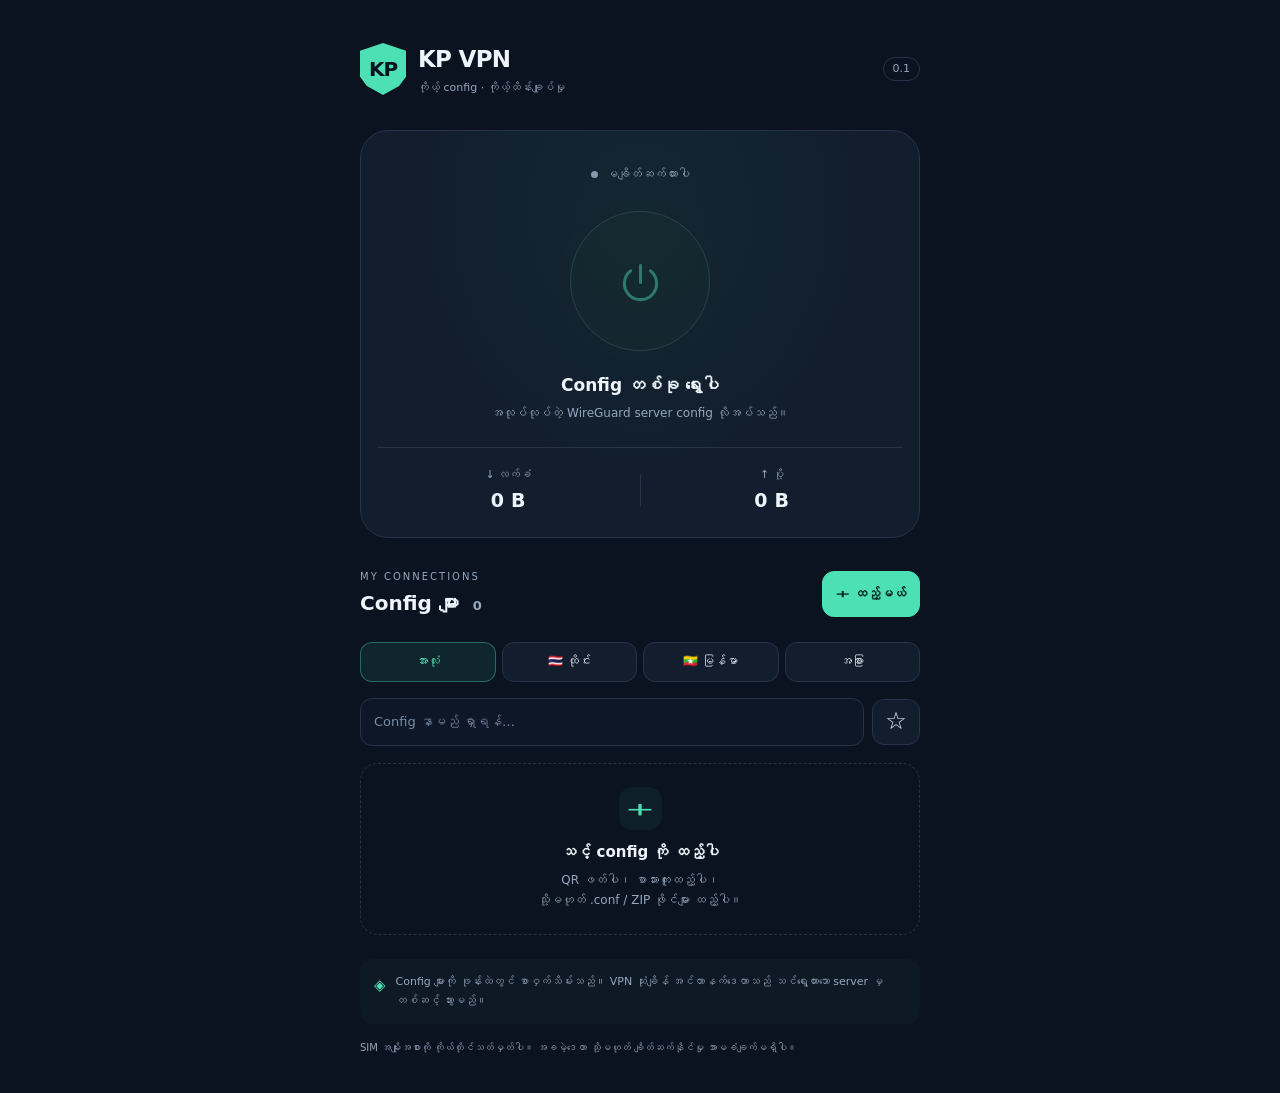
==== KP-VPN/app/src/main/assets/index.html @ a22b0d7b "Add independent KP VPN Android client with encrypted profiles and APK CI" ====
<!doctype html><html lang="my"><head><meta charset="utf-8"><meta name="viewport" content="width=device-width, initial-scale=1, viewport-fit=cover"><meta http-equiv="Content-Security-Policy" content="default-src 'none'; script-src 'self'; style-src 'self'; img-src 'self' data:; connect-src 'none'; base-uri 'none'; form-action 'none'"><title>KP VPN</title><link rel="stylesheet" href="style.css"></head>
<body><main>
<header><div class="brand"><span class="mark">KP</span><div><h1>KP VPN</h1><p>ကိုယ့် config · ကိုယ့်ထိန်းချုပ်မှု</p></div></div><span class="version">0.1</span></header>
<section class="connection" aria-labelledby="status"><div class="status-chip"><span id="dot"></span><span id="status">မချိတ်ဆက်ထားပါ</span></div><button id="power" class="power" aria-label="VPN ချိတ်ဆက်မယ်"><svg viewBox="0 0 48 48" aria-hidden="true"><path d="M24 6v19M13 12a18 18 0 1 0 22 0"/></svg></button><h2 id="selectedName">Config တစ်ခု ရွေးပါ</h2><p id="connectionHint">အလုပ်လုပ်တဲ့ WireGuard server config လိုအပ်သည်။</p><div class="traffic"><div><small>↓ လက်ခံ</small><strong id="rx">0 B</strong></div><span></span><div><small>↑ ပို့</small><strong id="tx">0 B</strong></div></div></section>
<section class="library"><div class="section-heading"><div><p class="eyebrow">MY CONNECTIONS</p><h2>Config များ <span id="count">0</span></h2></div><button id="add" class="accent">＋ ထည့်မယ်</button></div>
<div class="filters" role="group" aria-label="SIM နိုင်ငံ"><button data-country="ALL" class="chosen">အားလုံး</button><button data-country="TH">🇹🇭 ထိုင်း</button><button data-country="MM">🇲🇲 မြန်မာ</button><button data-country="OTHER">အခြား</button></div>
<div class="searchline"><input id="search" type="search" placeholder="Config နာမည် ရှာရန်…" aria-label="Config ရှာရန်"><button id="favorites" aria-label="အကြိုက်ဆုံးများသာ ပြရန်" aria-pressed="false">☆</button></div>
<div id="profiles"></div><button id="more" hidden>နောက်ထပ် ပြမယ်</button>
<div id="empty"><div class="empty-icon">＋</div><h3>သင့် config ကို ထည့်ပါ</h3><p>QR ဖတ်ပါ၊ စာသားကူးထည့်ပါ၊<br>သို့မဟုတ် .conf / ZIP ဖိုင်များ ထည့်ပါ။</p></div>
</section><aside><span>◈</span><p>Config များကို ဖုန်းထဲတွင် စာဝှက်သိမ်းသည်။ VPN သုံးချိန် အင်တာနက်ဒေတာသည် သင်ရွေးထားသော server မှတစ်ဆင့် သွားမည်။</p></aside><p class="footnote">SIM အမျိုးအစားကို ကိုယ်တိုင်သတ်မှတ်ပါ။ အခမဲ့ဒေတာ သို့မဟုတ် ချိတ်ဆက်နိုင်မှု အာမခံချက်မရှိပါ။</p>
<div id="message" role="status" hidden></div>
<dialog id="importDialog"><div class="dialog-heading"><h2>Config ထည့်မယ်</h2><button id="closeDialog" aria-label="ပိတ်မယ်">×</button></div><p class="muted">WireGuard .conf နဲ့ config QR ကို အသုံးပြုပါ။</p><label for="group">SIM အမျိုးအစား</label><select id="group"><option value="OTHER|">အခြား / Wi-Fi</option><option value="TH|AIS">ထိုင်း · AIS</option><option value="TH|True">ထိုင်း · True</option><option value="TH|dtac">ထိုင်း · dtac</option><option value="TH|Other">ထိုင်း · အခြား</option><option value="MM|MPT">မြန်မာ · MPT</option><option value="MM|ATOM">မြန်မာ · ATOM</option><option value="MM|Mytel">မြန်မာ · Mytel</option><option value="MM|Other">မြန်မာ · အခြား</option></select>
<div class="import-actions"><button id="scan">▦ QR ဖတ်မယ်</button><button id="files">↥ ဖိုင် / ZIP</button></div><div class="divider">သို့မဟုတ် စာသားကူးထည့်ပါ</div><label for="profileName">Config နာမည်</label><input id="profileName" maxlength="80" placeholder="ဥပမာ — My VPN"><label for="configText">WireGuard config</label><textarea id="configText" rows="7" spellcheck="false" autocomplete="off" placeholder="[Interface]&#10;PrivateKey = …&#10;Address = …&#10;&#10;[Peer]&#10;PublicKey = …"></textarea><p class="muted">Config အများကြီး တစ်ခါတည်း ကူးထည့်နိုင်သည်။ အများဆုံး 2,000 ခု။</p><button id="save" class="accent full">သိမ်းမယ်</button></dialog>
</main><script src="model.js"></script><script src="app.js"></script></body></html>
---- KP-VPN/app/src/main/assets/style.css ----
:root{color-scheme:dark;--bg:#0b1220;--panel:#121d2e;--line:#263348;--text:#edf4fa;--muted:#96a7bd;--mint:#4de0b5}*{box-sizing:border-box}body{margin:0;background:var(--bg);font-family:system-ui,'Noto Sans Myanmar',sans-serif;color:var(--text);font-size:15px;line-height:1.7}main{max-width:600px;margin:auto;padding:24px 20px 36px}header,.brand,.section-heading,.dialog-heading,.searchline{display:flex;align-items:center;justify-content:space-between;gap:12px}.brand{justify-content:flex-start}.mark{display:grid;place-items:center;background:var(--mint);color:var(--bg);font-size:20px;letter-spacing:-1px;font-weight:900;width:46px;height:52px;clip-path:polygon(50% 0,100% 15%,100% 65%,85% 83%,50% 100%,15% 83%,0 65%,0 15%)}h1{font-size:23px;letter-spacing:-.7px;margin:0}header p{font-size:11px;color:var(--muted);margin:0}.version{font-size:11px;border:1px solid var(--line);padding:2px 9px;border-radius:20px;color:var(--muted)}.connection{text-align:center;padding:30px 16px 20px;margin:26px 0 30px;border:1px solid var(--line);border-radius:28px;background:radial-gradient(ellipse at 50% 20%,#15363560,transparent 65%),var(--panel)}.status-chip{display:inline-flex;align-items:center;gap:8px;color:var(--muted);font-size:12px}#dot{width:7px;height:7px;background:#8998ac;border-radius:50%}.power{margin:25px auto 20px;display:grid;place-items:center;width:120px;height:120px;border-radius:50%;border:1px solid #3e6b63;background:#172e31;box-shadow:0 0 0 11px #20383a35;color:var(--mint)}.power svg{width:43px;fill:none;stroke:currentColor;stroke-width:3.4;stroke-linecap:round}.power.connected{background:var(--mint);color:var(--bg);box-shadow:0 0 0 11px #4de0b518}.connection h2{font-size:17px;margin:10px 0 3px;overflow-wrap:anywhere}.connection p{font-size:12px;color:var(--muted);margin:0 auto;max-width:360px}.traffic{margin-top:23px;padding-top:18px;border-top:1px solid var(--line);display:grid;grid-template-columns:1fr 1px 1fr;align-items:center}.traffic>span{height:32px;background:var(--line)}small{display:block;color:var(--muted);font-size:11px}strong{font-size:19px;font-weight:600;letter-spacing:.3px}.eyebrow{color:var(--muted);font-size:10px;letter-spacing:2px;margin:0}.section-heading h2{font-size:20px;margin:1px 0}.section-heading h2 span{color:var(--muted);font-size:13px;margin-left:7px}button,input,select,textarea{font:inherit}button{cursor:pointer;color:var(--text);background:var(--panel);border:1px solid var(--line);border-radius:12px;min-height:46px;padding:8px 13px;font-size:13px}button:focus-visible,input:focus-visible,select:focus-visible,textarea:focus-visible{outline:2px solid var(--mint);outline-offset:3px}button:disabled{opacity:.45;cursor:default}.accent{background:var(--mint);border-color:var(--mint);color:#062a23;font-weight:700}.filters{display:flex;gap:6px;margin-top:21px;overflow:auto;padding-bottom:4px}.filters button{white-space:nowrap;min-height:40px;font-size:12px;flex:1;padding:5px 9px}.filters .chosen{border-color:#4de0b55e;background:#4de0b519;color:var(--mint)}.searchline{margin:12px 0 17px;gap:8px}input,select,textarea{width:100%;border:1px solid var(--line);background:#0d1727;border-radius:12px;color:var(--text);padding:11px 13px;min-height:48px;font-size:14px}.searchline input{font-size:13px}::placeholder{color:#778ba5}.searchline button{font-size:24px;min-width:48px;padding:0}.searchline button[aria-pressed=true]{color:var(--mint)}.profile{border:1px solid var(--line);background:var(--panel);border-radius:16px;padding:12px;margin-bottom:9px;display:flex;gap:8px;align-items:center}.profile.selected{border-color:#4de0b58a}.profile .choose{flex:1;border:0;background:none;text-align:left;padding:0;overflow:hidden}.profile .name{display:block;font-size:14px;overflow-wrap:anywhere;line-height:1.5}.profile .tag{font-size:10px;color:var(--muted);display:block;margin-top:5px}.profile .star,.profile .delete{background:none;border:0;min-width:35px;padding:4px;font-size:20px}.profile .star{color:var(--mint)}.profile .delete{color:var(--muted);font-size:16px}#empty{text-align:center;border:1px dashed var(--line);border-radius:18px;padding:23px 10px;color:var(--muted)}.empty-icon{margin:auto;font-size:26px;color:var(--mint);background:#4de0b510;width:43px;height:43px;line-height:43px;border-radius:14px}#empty h3{color:var(--text);font-size:15px;margin:10px 0 5px}#empty p{font-size:12px;margin:0}aside{display:flex;align-items:flex-start;gap:10px;margin-top:24px;padding:14px;background:#4de0b509;border-radius:13px}aside span{color:var(--mint)}aside p,.footnote{font-size:11px;color:var(--muted);margin:0}.footnote{margin-top:15px;font-size:10px;line-height:1.8}dialog{color:var(--text);background:var(--bg);border:1px solid var(--line);border-radius:23px;padding:22px;width:calc(100% - 24px);max-width:500px;max-height:92vh;overflow-y:auto}dialog::backdrop{background:#000b}.dialog-heading h2{font-size:20px;margin:0}.dialog-heading button{font-size:25px;min-height:35px;padding:0 10px;background:none;border:0}.muted{font-size:11px;color:var(--muted)}label{display:block;font-size:12px;margin:13px 0 6px}.import-actions{display:grid;grid-template-columns:1fr 1fr;gap:10px;margin:15px 0}.divider{text-align:center;color:var(--muted);font-size:10px;margin:15px 0}textarea{font-family:monospace;font-size:12px;resize:vertical}.full{width:100%;margin-top:10px}#message{position:fixed;bottom:20px;left:20px;right:20px;margin:auto;max-width:540px;background:#263e46;color:var(--text);padding:15px;border:1px solid #4de0b540;border-radius:14px;font-size:13px;box-shadow:0 10px 25px #0005;z-index:10}#more{width:100%}[hidden]{display:none!important}@media(min-width:600px){main{padding-top:40px}.connection{margin-top:32px}.power{width:140px;height:140px}}@media(prefers-reduced-motion:no-preference){button{transition:background .15s,border-color .15s}}
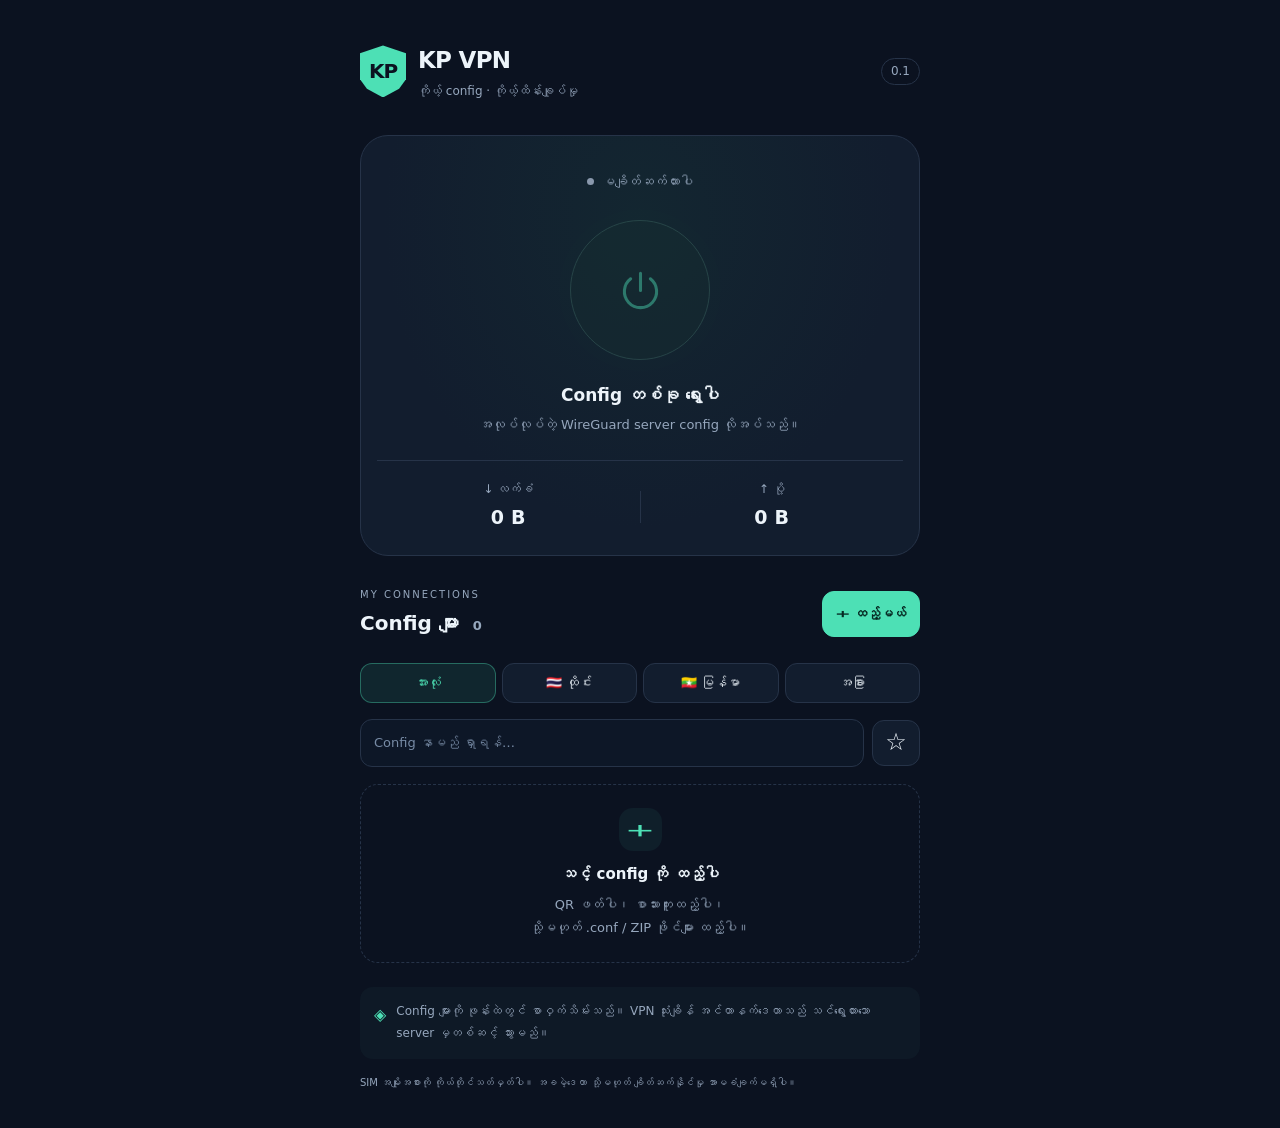
==== commit e87d5f1b: "Bundle Myanmar font and improve Burmese text readability" ====
--- a/KP-VPN/app/src/main/assets/index.html
+++ b/KP-VPN/app/src/main/assets/index.html
@@ -1,4 +1,4 @@
-<!doctype html><html lang="my"><head><meta charset="utf-8"><meta name="viewport" content="width=device-width, initial-scale=1, viewport-fit=cover"><meta http-equiv="Content-Security-Policy" content="default-src 'none'; script-src 'self'; style-src 'self'; img-src 'self' data:; connect-src 'none'; base-uri 'none'; form-action 'none'"><title>KP VPN</title><link rel="stylesheet" href="style.css"></head>
+<!doctype html><html lang="my"><head><meta charset="utf-8"><meta name="viewport" content="width=device-width, initial-scale=1, viewport-fit=cover"><meta http-equiv="Content-Security-Policy" content="default-src 'none'; script-src 'self'; style-src 'self'; img-src 'self' data:; font-src 'self'; connect-src 'none'; base-uri 'none'; form-action 'none'"><title>KP VPN</title><link rel="stylesheet" href="style.css"></head>
 <body><main>
 <header><div class="brand"><span class="mark">KP</span><div><h1>KP VPN</h1><p>ကိုယ့် config · ကိုယ့်ထိန်းချုပ်မှု</p></div></div><span class="version">0.1</span></header>
 <section class="connection" aria-labelledby="status"><div class="status-chip"><span id="dot"></span><span id="status">မချိတ်ဆက်ထားပါ</span></div><button id="power" class="power" aria-label="VPN ချိတ်ဆက်မယ်"><svg viewBox="0 0 48 48" aria-hidden="true"><path d="M24 6v19M13 12a18 18 0 1 0 22 0"/></svg></button><h2 id="selectedName">Config တစ်ခု ရွေးပါ</h2><p id="connectionHint">အလုပ်လုပ်တဲ့ WireGuard server config လိုအပ်သည်။</p><div class="traffic"><div><small>↓ လက်ခံ</small><strong id="rx">0 B</strong></div><span></span><div><small>↑ ပို့</small><strong id="tx">0 B</strong></div></div></section>
--- a/KP-VPN/app/src/main/assets/style.css
+++ b/KP-VPN/app/src/main/assets/style.css
@@ -1 +1 @@
-:root{color-scheme:dark;--bg:#0b1220;--panel:#121d2e;--line:#263348;--text:#edf4fa;--muted:#96a7bd;--mint:#4de0b5}*{box-sizing:border-box}body{margin:0;background:var(--bg);font-family:system-ui,'Noto Sans Myanmar',sans-serif;color:var(--text);font-size:15px;line-height:1.7}main{max-width:600px;margin:auto;padding:24px 20px 36px}header,.brand,.section-heading,.dialog-heading,.searchline{display:flex;align-items:center;justify-content:space-between;gap:12px}.brand{justify-content:flex-start}.mark{display:grid;place-items:center;background:var(--mint);color:var(--bg);font-size:20px;letter-spacing:-1px;font-weight:900;width:46px;height:52px;clip-path:polygon(50% 0,100% 15%,100% 65%,85% 83%,50% 100%,15% 83%,0 65%,0 15%)}h1{font-size:23px;letter-spacing:-.7px;margin:0}header p{font-size:11px;color:var(--muted);margin:0}.version{font-size:11px;border:1px solid var(--line);padding:2px 9px;border-radius:20px;color:var(--muted)}.connection{text-align:center;padding:30px 16px 20px;margin:26px 0 30px;border:1px solid var(--line);border-radius:28px;background:radial-gradient(ellipse at 50% 20%,#15363560,transparent 65%),var(--panel)}.status-chip{display:inline-flex;align-items:center;gap:8px;color:var(--muted);font-size:12px}#dot{width:7px;height:7px;background:#8998ac;border-radius:50%}.power{margin:25px auto 20px;display:grid;place-items:center;width:120px;height:120px;border-radius:50%;border:1px solid #3e6b63;background:#172e31;box-shadow:0 0 0 11px #20383a35;color:var(--mint)}.power svg{width:43px;fill:none;stroke:currentColor;stroke-width:3.4;stroke-linecap:round}.power.connected{background:var(--mint);color:var(--bg);box-shadow:0 0 0 11px #4de0b518}.connection h2{font-size:17px;margin:10px 0 3px;overflow-wrap:anywhere}.connection p{font-size:12px;color:var(--muted);margin:0 auto;max-width:360px}.traffic{margin-top:23px;padding-top:18px;border-top:1px solid var(--line);display:grid;grid-template-columns:1fr 1px 1fr;align-items:center}.traffic>span{height:32px;background:var(--line)}small{display:block;color:var(--muted);font-size:11px}strong{font-size:19px;font-weight:600;letter-spacing:.3px}.eyebrow{color:var(--muted);font-size:10px;letter-spacing:2px;margin:0}.section-heading h2{font-size:20px;margin:1px 0}.section-heading h2 span{color:var(--muted);font-size:13px;margin-left:7px}button,input,select,textarea{font:inherit}button{cursor:pointer;color:var(--text);background:var(--panel);border:1px solid var(--line);border-radius:12px;min-height:46px;padding:8px 13px;font-size:13px}button:focus-visible,input:focus-visible,select:focus-visible,textarea:focus-visible{outline:2px solid var(--mint);outline-offset:3px}button:disabled{opacity:.45;cursor:default}.accent{background:var(--mint);border-color:var(--mint);color:#062a23;font-weight:700}.filters{display:flex;gap:6px;margin-top:21px;overflow:auto;padding-bottom:4px}.filters button{white-space:nowrap;min-height:40px;font-size:12px;flex:1;padding:5px 9px}.filters .chosen{border-color:#4de0b55e;background:#4de0b519;color:var(--mint)}.searchline{margin:12px 0 17px;gap:8px}input,select,textarea{width:100%;border:1px solid var(--line);background:#0d1727;border-radius:12px;color:var(--text);padding:11px 13px;min-height:48px;font-size:14px}.searchline input{font-size:13px}::placeholder{color:#778ba5}.searchline button{font-size:24px;min-width:48px;padding:0}.searchline button[aria-pressed=true]{color:var(--mint)}.profile{border:1px solid var(--line);background:var(--panel);border-radius:16px;padding:12px;margin-bottom:9px;display:flex;gap:8px;align-items:center}.profile.selected{border-color:#4de0b58a}.profile .choose{flex:1;border:0;background:none;text-align:left;padding:0;overflow:hidden}.profile .name{display:block;font-size:14px;overflow-wrap:anywhere;line-height:1.5}.profile .tag{font-size:10px;color:var(--muted);display:block;margin-top:5px}.profile .star,.profile .delete{background:none;border:0;min-width:35px;padding:4px;font-size:20px}.profile .star{color:var(--mint)}.profile .delete{color:var(--muted);font-size:16px}#empty{text-align:center;border:1px dashed var(--line);border-radius:18px;padding:23px 10px;color:var(--muted)}.empty-icon{margin:auto;font-size:26px;color:var(--mint);background:#4de0b510;width:43px;height:43px;line-height:43px;border-radius:14px}#empty h3{color:var(--text);font-size:15px;margin:10px 0 5px}#empty p{font-size:12px;margin:0}aside{display:flex;align-items:flex-start;gap:10px;margin-top:24px;padding:14px;background:#4de0b509;border-radius:13px}aside span{color:var(--mint)}aside p,.footnote{font-size:11px;color:var(--muted);margin:0}.footnote{margin-top:15px;font-size:10px;line-height:1.8}dialog{color:var(--text);background:var(--bg);border:1px solid var(--line);border-radius:23px;padding:22px;width:calc(100% - 24px);max-width:500px;max-height:92vh;overflow-y:auto}dialog::backdrop{background:#000b}.dialog-heading h2{font-size:20px;margin:0}.dialog-heading button{font-size:25px;min-height:35px;padding:0 10px;background:none;border:0}.muted{font-size:11px;color:var(--muted)}label{display:block;font-size:12px;margin:13px 0 6px}.import-actions{display:grid;grid-template-columns:1fr 1fr;gap:10px;margin:15px 0}.divider{text-align:center;color:var(--muted);font-size:10px;margin:15px 0}textarea{font-family:monospace;font-size:12px;resize:vertical}.full{width:100%;margin-top:10px}#message{position:fixed;bottom:20px;left:20px;right:20px;margin:auto;max-width:540px;background:#263e46;color:var(--text);padding:15px;border:1px solid #4de0b540;border-radius:14px;font-size:13px;box-shadow:0 10px 25px #0005;z-index:10}#more{width:100%}[hidden]{display:none!important}@media(min-width:600px){main{padding-top:40px}.connection{margin-top:32px}.power{width:140px;height:140px}}@media(prefers-reduced-motion:no-preference){button{transition:background .15s,border-color .15s}}
+@font-face{font-family:'KP Myanmar';src:url('fonts/Myanmar.ttf') format('truetype');font-display:swap}:root{color-scheme:dark;--bg:#0b1220;--panel:#121d2e;--line:#263348;--text:#edf4fa;--muted:#96a7bd;--mint:#4de0b5}*{box-sizing:border-box}body{margin:0;background:var(--bg);font-family:'KP Myanmar',system-ui,sans-serif;color:var(--text);font-size:16px;line-height:1.8}main{max-width:600px;margin:auto;padding:24px 20px 36px}header,.brand,.section-heading,.dialog-heading,.searchline{display:flex;align-items:center;justify-content:space-between;gap:12px}.brand{justify-content:flex-start}.mark{display:grid;place-items:center;background:var(--mint);color:var(--bg);font-size:20px;letter-spacing:-1px;font-weight:900;width:46px;height:52px;clip-path:polygon(50% 0,100% 15%,100% 65%,85% 83%,50% 100%,15% 83%,0 65%,0 15%)}h1{font-size:23px;letter-spacing:-.7px;margin:0}header p{font-size:12px;color:var(--muted);margin:0}.version{font-size:12px;border:1px solid var(--line);padding:2px 9px;border-radius:20px;color:var(--muted)}.connection{text-align:center;padding:30px 16px 20px;margin:26px 0 30px;border:1px solid var(--line);border-radius:28px;background:radial-gradient(ellipse at 50% 20%,#15363560,transparent 65%),var(--panel)}.status-chip{display:inline-flex;align-items:center;gap:8px;color:var(--muted);font-size:13px}#dot{width:7px;height:7px;background:#8998ac;border-radius:50%}.power{margin:25px auto 20px;display:grid;place-items:center;width:120px;height:120px;border-radius:50%;border:1px solid #3e6b63;background:#172e31;box-shadow:0 0 0 11px #20383a35;color:var(--mint)}.power svg{width:43px;fill:none;stroke:currentColor;stroke-width:3.4;stroke-linecap:round}.power.connected{background:var(--mint);color:var(--bg);box-shadow:0 0 0 11px #4de0b518}.connection h2{font-size:17px;margin:10px 0 3px;overflow-wrap:anywhere}.connection p{font-size:13px;color:var(--muted);margin:0 auto;max-width:360px}.traffic{margin-top:23px;padding-top:18px;border-top:1px solid var(--line);display:grid;grid-template-columns:1fr 1px 1fr;align-items:center}.traffic>span{height:32px;background:var(--line)}small{display:block;color:var(--muted);font-size:12px}strong{font-size:19px;font-weight:600;letter-spacing:.3px}.eyebrow{color:var(--muted);font-size:10px;letter-spacing:2px;margin:0}.section-heading h2{font-size:20px;margin:1px 0}.section-heading h2 span{color:var(--muted);font-size:13px;margin-left:7px}button,input,select,textarea{font:inherit}button{cursor:pointer;color:var(--text);background:var(--panel);border:1px solid var(--line);border-radius:12px;min-height:46px;padding:8px 13px;font-size:13px}button:focus-visible,input:focus-visible,select:focus-visible,textarea:focus-visible{outline:2px solid var(--mint);outline-offset:3px}button:disabled{opacity:.45;cursor:default}.accent{background:var(--mint);border-color:var(--mint);color:#062a23;font-weight:700}.filters{display:flex;gap:6px;margin-top:21px;overflow:auto;padding-bottom:4px}.filters button{white-space:nowrap;min-height:40px;font-size:13px;flex:1;padding:5px 9px}.filters .chosen{border-color:#4de0b55e;background:#4de0b519;color:var(--mint)}.searchline{margin:12px 0 17px;gap:8px}input,select,textarea{width:100%;border:1px solid var(--line);background:#0d1727;border-radius:12px;color:var(--text);padding:11px 13px;min-height:48px;font-size:14px}.searchline input{font-size:13px}::placeholder{color:#778ba5}.searchline button{font-size:24px;min-width:48px;padding:0}.searchline button[aria-pressed=true]{color:var(--mint)}.profile{border:1px solid var(--line);background:var(--panel);border-radius:16px;padding:12px;margin-bottom:9px;display:flex;gap:8px;align-items:center}.profile.selected{border-color:#4de0b58a}.profile .choose{flex:1;border:0;background:none;text-align:left;padding:0;overflow:hidden}.profile .name{display:block;font-size:14px;overflow-wrap:anywhere;line-height:1.5}.profile .tag{font-size:10px;color:var(--muted);display:block;margin-top:5px}.profile .star,.profile .delete{background:none;border:0;min-width:35px;padding:4px;font-size:20px}.profile .star{color:var(--mint)}.profile .delete{color:var(--muted);font-size:16px}#empty{text-align:center;border:1px dashed var(--line);border-radius:18px;padding:23px 10px;color:var(--muted)}.empty-icon{margin:auto;font-size:26px;color:var(--mint);background:#4de0b510;width:43px;height:43px;line-height:43px;border-radius:14px}#empty h3{color:var(--text);font-size:15px;margin:10px 0 5px}#empty p{font-size:13px;margin:0}aside{display:flex;align-items:flex-start;gap:10px;margin-top:24px;padding:14px;background:#4de0b509;border-radius:13px}aside span{color:var(--mint)}aside p,.footnote{font-size:12px;color:var(--muted);margin:0}.footnote{margin-top:15px;font-size:10px;line-height:1.8}dialog{color:var(--text);background:var(--bg);border:1px solid var(--line);border-radius:23px;padding:22px;width:calc(100% - 24px);max-width:500px;max-height:92vh;overflow-y:auto}dialog::backdrop{background:#000b}.dialog-heading h2{font-size:20px;margin:0}.dialog-heading button{font-size:25px;min-height:35px;padding:0 10px;background:none;border:0}.muted{font-size:12px;color:var(--muted)}label{display:block;font-size:13px;margin:13px 0 6px}.import-actions{display:grid;grid-template-columns:1fr 1fr;gap:10px;margin:15px 0}.divider{text-align:center;color:var(--muted);font-size:10px;margin:15px 0}textarea{font-family:monospace;font-size:13px;resize:vertical}.full{width:100%;margin-top:10px}#message{position:fixed;bottom:20px;left:20px;right:20px;margin:auto;max-width:540px;background:#263e46;color:var(--text);padding:15px;border:1px solid #4de0b540;border-radius:14px;font-size:13px;box-shadow:0 10px 25px #0005;z-index:10}#more{width:100%}[hidden]{display:none!important}@media(min-width:600px){main{padding-top:40px}.connection{margin-top:32px}.power{width:140px;height:140px}}@media(prefers-reduced-motion:no-preference){button{transition:background .15s,border-color .15s}}
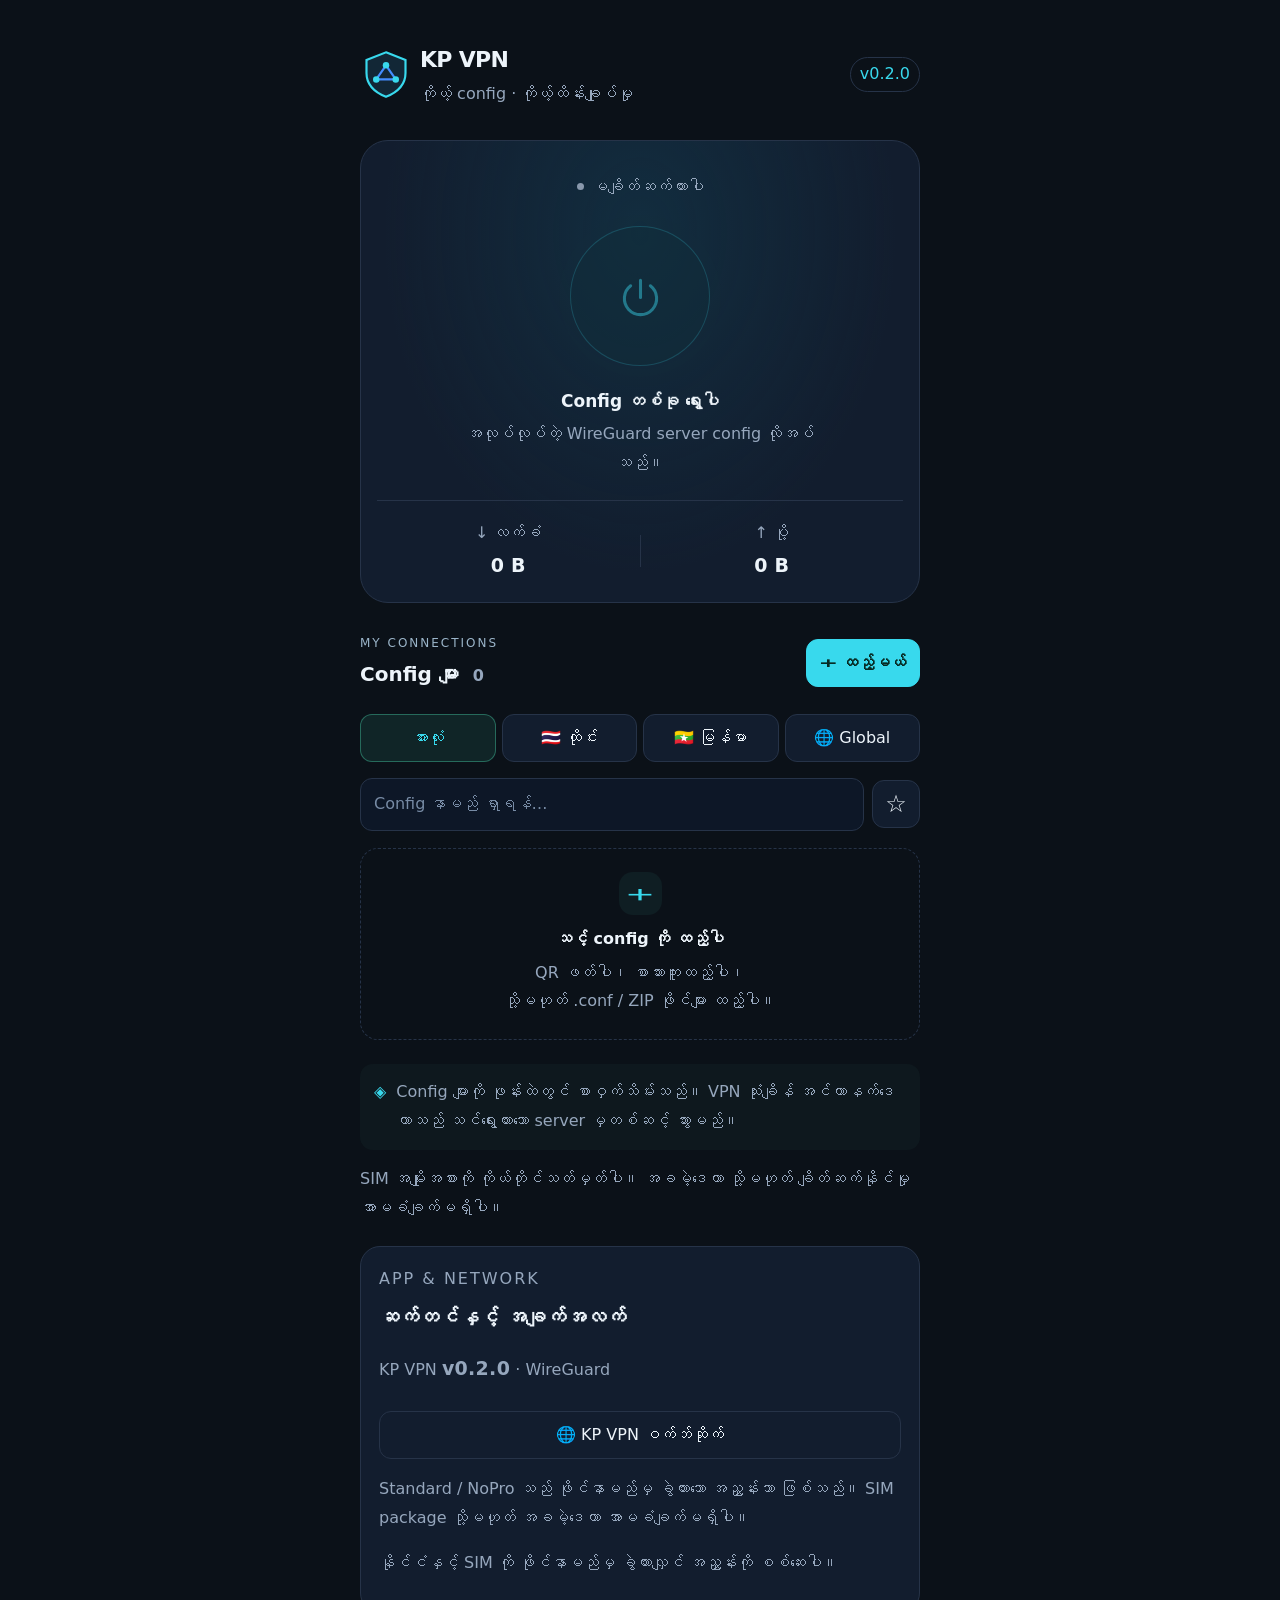
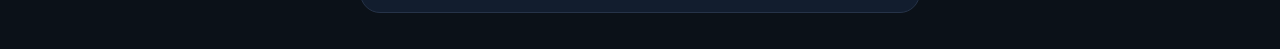
==== commit 737df336: "KP VPN 0.2: modern app and website, APK releases and eight-role pipeline" ====
--- a/KP-VPN/app/src/main/assets/index.html
+++ b/KP-VPN/app/src/main/assets/index.html
@@ -1,14 +1,14 @@
 <!doctype html><html lang="my"><head><meta charset="utf-8"><meta name="viewport" content="width=device-width, initial-scale=1, viewport-fit=cover"><meta http-equiv="Content-Security-Policy" content="default-src 'none'; script-src 'self'; style-src 'self'; img-src 'self' data:; font-src 'self'; connect-src 'none'; base-uri 'none'; form-action 'none'"><title>KP VPN</title><link rel="stylesheet" href="style.css"></head>
 <body><main>
-<header><div class="brand"><span class="mark">KP</span><div><h1>KP VPN</h1><p>ကိုယ့် config · ကိုယ့်ထိန်းချုပ်မှု</p></div></div><span class="version">0.1</span></header>
+<header><div class="brand"><svg class="mark" viewBox="0 0 48 48" aria-hidden="true"><path d="M24 4 42 11v12c0 11-8 18-18 22C14 41 6 34 6 23V11Z" fill="#122736" stroke="#38d9ed" stroke-width="2"/><path d="m15 29 9-13 9 13M15 29h18" fill="none" stroke="#448dff" stroke-width="2"/><g fill="#38d9ed"><circle cx="24" cy="16" r="3"/><circle cx="15" cy="29" r="3"/><circle cx="33" cy="29" r="3"/></g></svg><div><h1>KP VPN</h1><p>ကိုယ့် config · ကိုယ့်ထိန်းချုပ်မှု</p></div></div><span class="version">v0.2.0</span></header>
 <section class="connection" aria-labelledby="status"><div class="status-chip"><span id="dot"></span><span id="status">မချိတ်ဆက်ထားပါ</span></div><button id="power" class="power" aria-label="VPN ချိတ်ဆက်မယ်"><svg viewBox="0 0 48 48" aria-hidden="true"><path d="M24 6v19M13 12a18 18 0 1 0 22 0"/></svg></button><h2 id="selectedName">Config တစ်ခု ရွေးပါ</h2><p id="connectionHint">အလုပ်လုပ်တဲ့ WireGuard server config လိုအပ်သည်။</p><div class="traffic"><div><small>↓ လက်ခံ</small><strong id="rx">0 B</strong></div><span></span><div><small>↑ ပို့</small><strong id="tx">0 B</strong></div></div></section>
 <section class="library"><div class="section-heading"><div><p class="eyebrow">MY CONNECTIONS</p><h2>Config များ <span id="count">0</span></h2></div><button id="add" class="accent">＋ ထည့်မယ်</button></div>
-<div class="filters" role="group" aria-label="SIM နိုင်ငံ"><button data-country="ALL" class="chosen">အားလုံး</button><button data-country="TH">🇹🇭 ထိုင်း</button><button data-country="MM">🇲🇲 မြန်မာ</button><button data-country="OTHER">အခြား</button></div>
+<div class="filters" role="group" aria-label="SIM နိုင်ငံ"><button data-country="ALL" class="chosen">အားလုံး</button><button data-country="TH">🇹🇭 ထိုင်း</button><button data-country="MM">🇲🇲 မြန်မာ</button><button data-country="GLOBAL">🌐 Global</button></div>
 <div class="searchline"><input id="search" type="search" placeholder="Config နာမည် ရှာရန်…" aria-label="Config ရှာရန်"><button id="favorites" aria-label="အကြိုက်ဆုံးများသာ ပြရန်" aria-pressed="false">☆</button></div>
 <div id="profiles"></div><button id="more" hidden>နောက်ထပ် ပြမယ်</button>
 <div id="empty"><div class="empty-icon">＋</div><h3>သင့် config ကို ထည့်ပါ</h3><p>QR ဖတ်ပါ၊ စာသားကူးထည့်ပါ၊<br>သို့မဟုတ် .conf / ZIP ဖိုင်များ ထည့်ပါ။</p></div>
 </section><aside><span>◈</span><p>Config များကို ဖုန်းထဲတွင် စာဝှက်သိမ်းသည်။ VPN သုံးချိန် အင်တာနက်ဒေတာသည် သင်ရွေးထားသော server မှတစ်ဆင့် သွားမည်။</p></aside><p class="footnote">SIM အမျိုးအစားကို ကိုယ်တိုင်သတ်မှတ်ပါ။ အခမဲ့ဒေတာ သို့မဟုတ် ချိတ်ဆက်နိုင်မှု အာမခံချက်မရှိပါ။</p>
-<div id="message" role="status" hidden></div>
-<dialog id="importDialog"><div class="dialog-heading"><h2>Config ထည့်မယ်</h2><button id="closeDialog" aria-label="ပိတ်မယ်">×</button></div><p class="muted">WireGuard .conf နဲ့ config QR ကို အသုံးပြုပါ။</p><label for="group">SIM အမျိုးအစား</label><select id="group"><option value="OTHER|">အခြား / Wi-Fi</option><option value="TH|AIS">ထိုင်း · AIS</option><option value="TH|True">ထိုင်း · True</option><option value="TH|dtac">ထိုင်း · dtac</option><option value="TH|Other">ထိုင်း · အခြား</option><option value="MM|MPT">မြန်မာ · MPT</option><option value="MM|ATOM">မြန်မာ · ATOM</option><option value="MM|Mytel">မြန်မာ · Mytel</option><option value="MM|Other">မြန်မာ · အခြား</option></select>
+<section class="settings" aria-labelledby="settingsTitle"><p class="eyebrow">APP & NETWORK</p><h2 id="settingsTitle">ဆက်တင်နှင့် အချက်အလက်</h2><p>KP VPN <strong>v0.2.0</strong> · WireGuard</p><button id="website" class="full">🌐 KP VPN ဝက်ဘ်ဆိုက်</button><p>Standard / NoPro သည် ဖိုင်နာမည်မှ ခွဲထားသော အညွှန်းသာ ဖြစ်သည်။ SIM package သို့မဟုတ် အခမဲ့ဒေတာ အာမခံချက်မရှိပါ။</p><p>နိုင်ငံနှင့် SIM ကို ဖိုင်နာမည်မှ ခွဲထားလျှင် အညွှန်းကို စစ်ဆေးပါ။</p></section><div id="message" role="status" hidden></div>
+<dialog id="importDialog"><div class="dialog-heading"><h2>Config ထည့်မယ်</h2><button id="closeDialog" aria-label="ပိတ်မယ်">×</button></div><p class="muted">WireGuard .conf နဲ့ config QR ကို အသုံးပြုပါ။</p><label for="group">SIM အမျိုးအစား</label><select id="group"><option value="AUTO|">ဖိုင်နာမည်မှ နိုင်ငံ / SIM ခွဲမယ်</option><option value="GLOBAL|">Global / Wi-Fi</option><option value="TH|AIS">ထိုင်း · AIS</option><option value="TH|True">ထိုင်း · True</option><option value="TH|dtac">ထိုင်း · dtac</option><option value="TH|Other">ထိုင်း · အခြား</option><option value="MM|MPT">မြန်မာ · MPT</option><option value="MM|ATOM">မြန်မာ · ATOM</option><option value="MM|Mytel">မြန်မာ · Mytel</option><option value="MM|Ooredoo">မြန်မာ · Ooredoo</option><option value="MM|Other">မြန်မာ · အခြား</option></select>
 <div class="import-actions"><button id="scan">▦ QR ဖတ်မယ်</button><button id="files">↥ ဖိုင် / ZIP</button></div><div class="divider">သို့မဟုတ် စာသားကူးထည့်ပါ</div><label for="profileName">Config နာမည်</label><input id="profileName" maxlength="80" placeholder="ဥပမာ — My VPN"><label for="configText">WireGuard config</label><textarea id="configText" rows="7" spellcheck="false" autocomplete="off" placeholder="[Interface]&#10;PrivateKey = …&#10;Address = …&#10;&#10;[Peer]&#10;PublicKey = …"></textarea><p class="muted">Config အများကြီး တစ်ခါတည်း ကူးထည့်နိုင်သည်။ အများဆုံး 2,000 ခု။</p><button id="save" class="accent full">သိမ်းမယ်</button></dialog>
 </main><script src="model.js"></script><script src="app.js"></script></body></html>
--- a/KP-VPN/app/src/main/assets/style.css
+++ b/KP-VPN/app/src/main/assets/style.css
@@ -1 +1,4 @@
-@font-face{font-family:'KP Myanmar';src:url('fonts/Myanmar.ttf') format('truetype');font-display:swap}:root{color-scheme:dark;--bg:#0b1220;--panel:#121d2e;--line:#263348;--text:#edf4fa;--muted:#96a7bd;--mint:#4de0b5}*{box-sizing:border-box}body{margin:0;background:var(--bg);font-family:'KP Myanmar',system-ui,sans-serif;color:var(--text);font-size:16px;line-height:1.8}main{max-width:600px;margin:auto;padding:24px 20px 36px}header,.brand,.section-heading,.dialog-heading,.searchline{display:flex;align-items:center;justify-content:space-between;gap:12px}.brand{justify-content:flex-start}.mark{display:grid;place-items:center;background:var(--mint);color:var(--bg);font-size:20px;letter-spacing:-1px;font-weight:900;width:46px;height:52px;clip-path:polygon(50% 0,100% 15%,100% 65%,85% 83%,50% 100%,15% 83%,0 65%,0 15%)}h1{font-size:23px;letter-spacing:-.7px;margin:0}header p{font-size:12px;color:var(--muted);margin:0}.version{font-size:12px;border:1px solid var(--line);padding:2px 9px;border-radius:20px;color:var(--muted)}.connection{text-align:center;padding:30px 16px 20px;margin:26px 0 30px;border:1px solid var(--line);border-radius:28px;background:radial-gradient(ellipse at 50% 20%,#15363560,transparent 65%),var(--panel)}.status-chip{display:inline-flex;align-items:center;gap:8px;color:var(--muted);font-size:13px}#dot{width:7px;height:7px;background:#8998ac;border-radius:50%}.power{margin:25px auto 20px;display:grid;place-items:center;width:120px;height:120px;border-radius:50%;border:1px solid #3e6b63;background:#172e31;box-shadow:0 0 0 11px #20383a35;color:var(--mint)}.power svg{width:43px;fill:none;stroke:currentColor;stroke-width:3.4;stroke-linecap:round}.power.connected{background:var(--mint);color:var(--bg);box-shadow:0 0 0 11px #4de0b518}.connection h2{font-size:17px;margin:10px 0 3px;overflow-wrap:anywhere}.connection p{font-size:13px;color:var(--muted);margin:0 auto;max-width:360px}.traffic{margin-top:23px;padding-top:18px;border-top:1px solid var(--line);display:grid;grid-template-columns:1fr 1px 1fr;align-items:center}.traffic>span{height:32px;background:var(--line)}small{display:block;color:var(--muted);font-size:12px}strong{font-size:19px;font-weight:600;letter-spacing:.3px}.eyebrow{color:var(--muted);font-size:10px;letter-spacing:2px;margin:0}.section-heading h2{font-size:20px;margin:1px 0}.section-heading h2 span{color:var(--muted);font-size:13px;margin-left:7px}button,input,select,textarea{font:inherit}button{cursor:pointer;color:var(--text);background:var(--panel);border:1px solid var(--line);border-radius:12px;min-height:46px;padding:8px 13px;font-size:13px}button:focus-visible,input:focus-visible,select:focus-visible,textarea:focus-visible{outline:2px solid var(--mint);outline-offset:3px}button:disabled{opacity:.45;cursor:default}.accent{background:var(--mint);border-color:var(--mint);color:#062a23;font-weight:700}.filters{display:flex;gap:6px;margin-top:21px;overflow:auto;padding-bottom:4px}.filters button{white-space:nowrap;min-height:40px;font-size:13px;flex:1;padding:5px 9px}.filters .chosen{border-color:#4de0b55e;background:#4de0b519;color:var(--mint)}.searchline{margin:12px 0 17px;gap:8px}input,select,textarea{width:100%;border:1px solid var(--line);background:#0d1727;border-radius:12px;color:var(--text);padding:11px 13px;min-height:48px;font-size:14px}.searchline input{font-size:13px}::placeholder{color:#778ba5}.searchline button{font-size:24px;min-width:48px;padding:0}.searchline button[aria-pressed=true]{color:var(--mint)}.profile{border:1px solid var(--line);background:var(--panel);border-radius:16px;padding:12px;margin-bottom:9px;display:flex;gap:8px;align-items:center}.profile.selected{border-color:#4de0b58a}.profile .choose{flex:1;border:0;background:none;text-align:left;padding:0;overflow:hidden}.profile .name{display:block;font-size:14px;overflow-wrap:anywhere;line-height:1.5}.profile .tag{font-size:10px;color:var(--muted);display:block;margin-top:5px}.profile .star,.profile .delete{background:none;border:0;min-width:35px;padding:4px;font-size:20px}.profile .star{color:var(--mint)}.profile .delete{color:var(--muted);font-size:16px}#empty{text-align:center;border:1px dashed var(--line);border-radius:18px;padding:23px 10px;color:var(--muted)}.empty-icon{margin:auto;font-size:26px;color:var(--mint);background:#4de0b510;width:43px;height:43px;line-height:43px;border-radius:14px}#empty h3{color:var(--text);font-size:15px;margin:10px 0 5px}#empty p{font-size:13px;margin:0}aside{display:flex;align-items:flex-start;gap:10px;margin-top:24px;padding:14px;background:#4de0b509;border-radius:13px}aside span{color:var(--mint)}aside p,.footnote{font-size:12px;color:var(--muted);margin:0}.footnote{margin-top:15px;font-size:10px;line-height:1.8}dialog{color:var(--text);background:var(--bg);border:1px solid var(--line);border-radius:23px;padding:22px;width:calc(100% - 24px);max-width:500px;max-height:92vh;overflow-y:auto}dialog::backdrop{background:#000b}.dialog-heading h2{font-size:20px;margin:0}.dialog-heading button{font-size:25px;min-height:35px;padding:0 10px;background:none;border:0}.muted{font-size:12px;color:var(--muted)}label{display:block;font-size:13px;margin:13px 0 6px}.import-actions{display:grid;grid-template-columns:1fr 1fr;gap:10px;margin:15px 0}.divider{text-align:center;color:var(--muted);font-size:10px;margin:15px 0}textarea{font-family:monospace;font-size:13px;resize:vertical}.full{width:100%;margin-top:10px}#message{position:fixed;bottom:20px;left:20px;right:20px;margin:auto;max-width:540px;background:#263e46;color:var(--text);padding:15px;border:1px solid #4de0b540;border-radius:14px;font-size:13px;box-shadow:0 10px 25px #0005;z-index:10}#more{width:100%}[hidden]{display:none!important}@media(min-width:600px){main{padding-top:40px}.connection{margin-top:32px}.power{width:140px;height:140px}}@media(prefers-reduced-motion:no-preference){button{transition:background .15s,border-color .15s}}
+@font-face{font-family:'KP Myanmar';src:url('fonts/Myanmar.ttf') format('truetype');font-display:swap}:root{color-scheme:dark;--bg:#0b1118;--panel:#121d2e;--line:#263348;--text:#edf4fa;--muted:#96a7bd;--mint:#38d9ed}*{box-sizing:border-box}body{margin:0;background:var(--bg);font-family:'KP Myanmar',system-ui,sans-serif;color:var(--text);font-size:16px;line-height:1.8}main{max-width:600px;margin:auto;padding:24px 20px 36px}header,.brand,.section-heading,.dialog-heading,.searchline{display:flex;align-items:center;justify-content:space-between;gap:12px}.brand{justify-content:flex-start}.mark{display:grid;place-items:center;background:var(--mint);color:var(--bg);font-size:20px;letter-spacing:-1px;font-weight:900;width:46px;height:52px;clip-path:polygon(50% 0,100% 15%,100% 65%,85% 83%,50% 100%,15% 83%,0 65%,0 15%)}h1{font-size:23px;letter-spacing:-.7px;margin:0}header p{font-size:12px;color:var(--muted);margin:0}.version{font-size:12px;border:1px solid var(--line);padding:2px 9px;border-radius:20px;color:var(--muted)}.connection{text-align:center;padding:30px 16px 20px;margin:26px 0 30px;border:1px solid var(--line);border-radius:28px;background:radial-gradient(ellipse at 50% 20%,#15363560,transparent 65%),var(--panel)}.status-chip{display:inline-flex;align-items:center;gap:8px;color:var(--muted);font-size:13px}#dot{width:7px;height:7px;background:#8998ac;border-radius:50%}.power{margin:25px auto 20px;display:grid;place-items:center;width:120px;height:120px;border-radius:50%;border:1px solid #3e6b63;background:#172e31;box-shadow:0 0 0 11px #20383a35;color:var(--mint)}.power svg{width:43px;fill:none;stroke:currentColor;stroke-width:3.4;stroke-linecap:round}.power.connected{background:var(--mint);color:var(--bg);box-shadow:0 0 0 11px #4de0b518}.connection h2{font-size:17px;margin:10px 0 3px;overflow-wrap:anywhere}.connection p{font-size:13px;color:var(--muted);margin:0 auto;max-width:360px}.traffic{margin-top:23px;padding-top:18px;border-top:1px solid var(--line);display:grid;grid-template-columns:1fr 1px 1fr;align-items:center}.traffic>span{height:32px;background:var(--line)}small{display:block;color:var(--muted);font-size:12px}strong{font-size:19px;font-weight:600;letter-spacing:.3px}.eyebrow{color:var(--muted);font-size:10px;letter-spacing:2px;margin:0}.section-heading h2{font-size:20px;margin:1px 0}.section-heading h2 span{color:var(--muted);font-size:13px;margin-left:7px}button,input,select,textarea{font:inherit}button{cursor:pointer;color:var(--text);background:var(--panel);border:1px solid var(--line);border-radius:12px;min-height:46px;padding:8px 13px;font-size:13px}button:focus-visible,input:focus-visible,select:focus-visible,textarea:focus-visible{outline:2px solid var(--mint);outline-offset:3px}button:disabled{opacity:.45;cursor:default}.accent{background:var(--mint);border-color:var(--mint);color:#062a23;font-weight:700}.filters{display:flex;gap:6px;margin-top:21px;overflow:auto;padding-bottom:4px}.filters button{white-space:nowrap;min-height:40px;font-size:13px;flex:1;padding:5px 9px}.filters .chosen{border-color:#4de0b55e;background:#4de0b519;color:var(--mint)}.searchline{margin:12px 0 17px;gap:8px}input,select,textarea{width:100%;border:1px solid var(--line);background:#0d1727;border-radius:12px;color:var(--text);padding:11px 13px;min-height:48px;font-size:14px}.searchline input{font-size:13px}::placeholder{color:#778ba5}.searchline button{font-size:24px;min-width:48px;padding:0}.searchline button[aria-pressed=true]{color:var(--mint)}.profile{border:1px solid var(--line);background:var(--panel);border-radius:16px;padding:12px;margin-bottom:9px;display:flex;gap:8px;align-items:center}.profile.selected{border-color:#4de0b58a}.profile .choose{flex:1;border:0;background:none;text-align:left;padding:0;overflow:hidden}.profile .name{display:block;font-size:14px;overflow-wrap:anywhere;line-height:1.5}.profile .tag{font-size:10px;color:var(--muted);display:block;margin-top:5px}.profile .star,.profile .delete{background:none;border:0;min-width:35px;padding:4px;font-size:20px}.profile .star{color:var(--mint)}.profile .delete{color:var(--muted);font-size:16px}#empty{text-align:center;border:1px dashed var(--line);border-radius:18px;padding:23px 10px;color:var(--muted)}.empty-icon{margin:auto;font-size:26px;color:var(--mint);background:#4de0b510;width:43px;height:43px;line-height:43px;border-radius:14px}#empty h3{color:var(--text);font-size:15px;margin:10px 0 5px}#empty p{font-size:13px;margin:0}aside{display:flex;align-items:flex-start;gap:10px;margin-top:24px;padding:14px;background:#4de0b509;border-radius:13px}aside span{color:var(--mint)}aside p,.footnote{font-size:12px;color:var(--muted);margin:0}.footnote{margin-top:15px;font-size:10px;line-height:1.8}dialog{color:var(--text);background:var(--bg);border:1px solid var(--line);border-radius:23px;padding:22px;width:calc(100% - 24px);max-width:500px;max-height:92vh;overflow-y:auto}dialog::backdrop{background:#000b}.dialog-heading h2{font-size:20px;margin:0}.dialog-heading button{font-size:25px;min-height:35px;padding:0 10px;background:none;border:0}.muted{font-size:12px;color:var(--muted)}label{display:block;font-size:13px;margin:13px 0 6px}.import-actions{display:grid;grid-template-columns:1fr 1fr;gap:10px;margin:15px 0}.divider{text-align:center;color:var(--muted);font-size:10px;margin:15px 0}textarea{font-family:monospace;font-size:13px;resize:vertical}.full{width:100%;margin-top:10px}#message{position:fixed;bottom:20px;left:20px;right:20px;margin:auto;max-width:540px;background:#263e46;color:var(--text);padding:15px;border:1px solid #4de0b540;border-radius:14px;font-size:13px;box-shadow:0 10px 25px #0005;z-index:10}#more{width:100%}[hidden]{display:none!important}@media(min-width:600px){main{padding-top:40px}.connection{margin-top:32px}.power{width:140px;height:140px}}@media(prefers-reduced-motion:no-preference){button{transition:background .15s,border-color .15s}}
+
+/* v0.2: readable Myanmar text and touch targets */
+.mark{width:52px;height:56px;clip-path:none;background:none;flex-shrink:0}.version{font-size:16px;white-space:nowrap;color:var(--mint)}header p,.status-chip,.connection p,small,.section-heading h2 span,button,.filters button,input,select,textarea,.searchline input,.profile .name,.profile .tag,#empty h3,#empty p,aside p,.footnote,.muted,label,.divider,#message{font-size:16px}button,.filters button,.dialog-heading button{min-height:48px}.profile .star,.profile .delete{min-width:48px;min-height:48px}.profile{gap:0;padding:10px}.profile .tag{line-height:1.7}.eyebrow{font-size:12px;color:#9bb5c9}.settings{margin-top:24px;border:1px solid var(--line);border-radius:20px;padding:18px;background:var(--panel)}.settings h2{font-size:20px;margin:5px 0}.settings p{font-size:16px;color:var(--muted)}.connection{background:radial-gradient(ellipse at 50% 20%,#12485c60,transparent 65%),var(--panel)}.power{border-color:#38d9ed70;background:#102e3a}.filters button{flex-shrink:0}.brand{gap:8px}header{gap:6px}h1{font-size:22px}@media(max-width:400px){main{padding:20px 14px}.brand p{max-width:175px}.section-heading{align-items:flex-start}.section-heading .accent{white-space:nowrap}.profile{flex-wrap:wrap}.profile .choose{min-width:150px}.filters button{padding:8px}}
